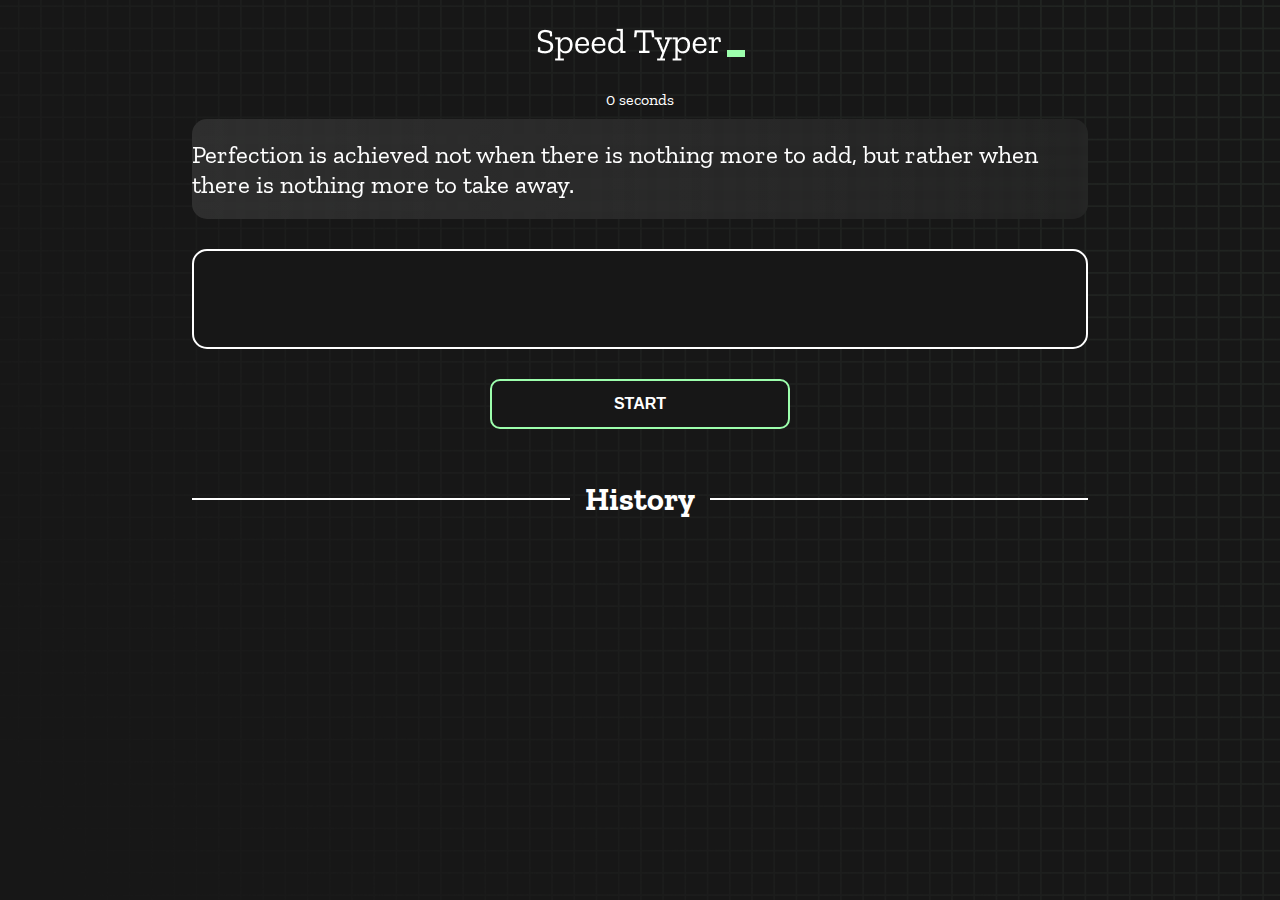
==== index.html @ 31d21521 "Initial commit" ====
<!DOCTYPE html>
<html lang="en">
  <head>
    <meta charset="UTF-8" />
    <meta http-equiv="X-UA-Compatible" content="IE=edge" />
    <meta name="viewport" content="width=device-width, initial-scale=1.0" />
    <title>Speed Monster</title>
    <link rel="stylesheet" href="styles.css" />
    <link rel="preconnect" href="https://fonts.googleapis.com" />
    <link rel="preconnect" href="https://fonts.gstatic.com" crossorigin />
    <link
      href="https://fonts.googleapis.com/css2?family=Zilla+Slab:wght@300;400;500&display=swap"
      rel="stylesheet"
    />
  </head>
  <body>
    <h1 class="title"><img src="./logo.png" /></h1>
    <div id="show-time">0 seconds</div>

    <div class="box-container">
      <div id="question"></div>

      <div id="display" class="inactive"></div>

      <div class="buttons">
        <button id="starts">START</button>
      </div>

      <div class="divider-container">
        <div class="line"></div>
        <h1 class="title2">History</h1>
        <div class="line"></div>
      </div>
      <div id="histories"></div>
    </div>

    <div id="countdown"></div>
    <div id="modal-background" class="hidden"></div>
    <div id="result" class="hidden"></div>

    <script src="./history.js"></script>
    <script src="./script.js"></script>
  </body>
</html>
---- styles.css ----
* {
  padding: 0;
  margin: 0;
  box-sizing: border-box;
}

body {
  background-image: url("./bg.png");
  background-size: cover;
  background-position: left top;
  font-family: "Zilla Slab", serif;
}

.box-container {
  width: 70%;
  margin: 0 auto;
}

#question {
  height: 100px;
  display: flex;
  align-items: center;
  justify-content: center;
  color: white;
  font-size: 25px;
  border-radius: 15px;
  background: rgb(255, 255, 255);
  background: linear-gradient(
    92.49deg,
    rgba(255, 255, 255, 0.1) 0.18%,
    rgba(255, 255, 255, 0.05) 99.85%
  );
  backdrop-filter: blur(5px);
  margin-bottom: 30px;
}

#display {
  height: 100px;
  display: flex;
  flex-wrap: wrap;
  align-items: center;
  padding-left: 5rem;
  color: white;
  font-size: 32px;
  background-color: #171717;
  border: 2px solid #9dffad;
  border-radius: 15px;
}

#countdown {
  position: fixed;
  height: 100vh;
  width: 100vw;
  background-color: rgba(0, 0, 0, 0.8);
  top: 0;
  left: 0;
  display: flex;
  align-items: center;
  justify-content: center;
  font-size: 3rem;
  color: white;
  display: none;
}
#result {
  position: fixed;
  top: 10%; 
  left: 10%;
  transform: translate(-50%, -50%);
  height: 250px;
  width: 400px;
  background-color: #171717;
  border-radius: 15px;
  border: 2px solid #9dffad;
  color: white;
  text-align: center;
  padding: 2rem;
}
#show-time{
  text-align: center;
  color: white;
  margin: 10px 0;
}

.green {
  color: #9dffad;
}
.red {
  color: #eb6565;
}
.bold {
  font-weight: 700;
}
.inactive {
  border: 2px solid white !important;
}
.hidden {
  display: none;
}
.title {
  text-align: center;
  color: white;
  margin: 20px 0;
}

.divider-container {
  height: 80px;
  display: flex;
  justify-content: center;
  align-items: center;
  gap: 15px;
  margin: 0 auto;
}

.line {
  height: 2px;
  background: white;
  width: 100%;
}

.title2 {
  color: white;
  display: block;
}

.buttons {
  display: flex;
  justify-content: center;
  margin: 30px 0;
}
button {
  padding: 10px 20px;
  border: none;
  font-size: 16px;
  font-weight: bold;
  width: 300px;
  height: 50px;
  color: white;
  background-color: #171717;
  border-radius: 10px;
  border: 2px solid #9dffad;
  cursor: pointer;
}

#histories {
  display: flex;
  flex-wrap: wrap;
  justify-content: space-around;
}

.card {
  width: 100%;
  height: 100%;
  padding: 50px;
  display: flex;
  justify-content: space-between;
  align-items: center;
  padding: 20px 30px;
  color: white;
  border-radius: 15px;
  background: rgb(255, 255, 255);
  background: linear-gradient(
    92.49deg,
    rgba(255, 255, 255, 0.1) 0.18%,
    rgba(255, 255, 255, 0.05) 99.85%
  );
  backdrop-filter: blur(5px);
  margin-bottom: 30px;
}

#modal-background {
  background: rgb(255, 255, 255);
  background: linear-gradient(
    92.49deg,
    rgba(255, 255, 255, 0.1) 0.18%,
    rgba(255, 255, 255, 0.05) 99.85%
  );
  backdrop-filter: blur(5px);
  height: 100vh;
  width: 100%;
  position: fixed;
  top: 0;
}

@media only screen and (max-width: 700px) {
  .box-container {
    padding: 0 20px;
    width: 100%;
  }
  .card {
    flex-direction: column;
  }
}
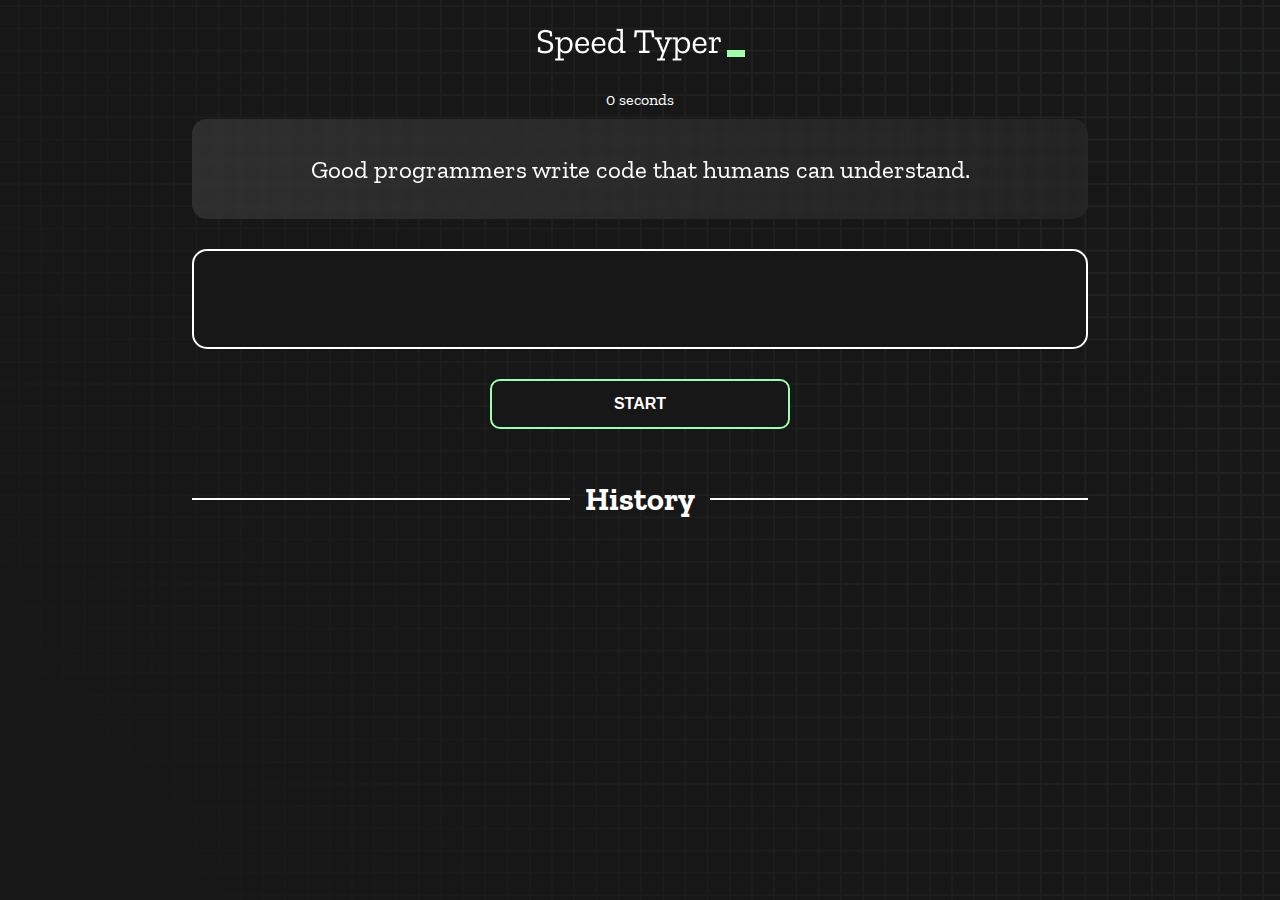
==== commit 005938de: "start button fix" ====
--- a/index.html
+++ b/index.html
@@ -23,7 +23,7 @@
       <div id="display" class="inactive"></div>
 
       <div class="buttons">
-        <button id="starts">START</button>
+        <button id="start">START</button>
       </div>
 
       <div class="divider-container">
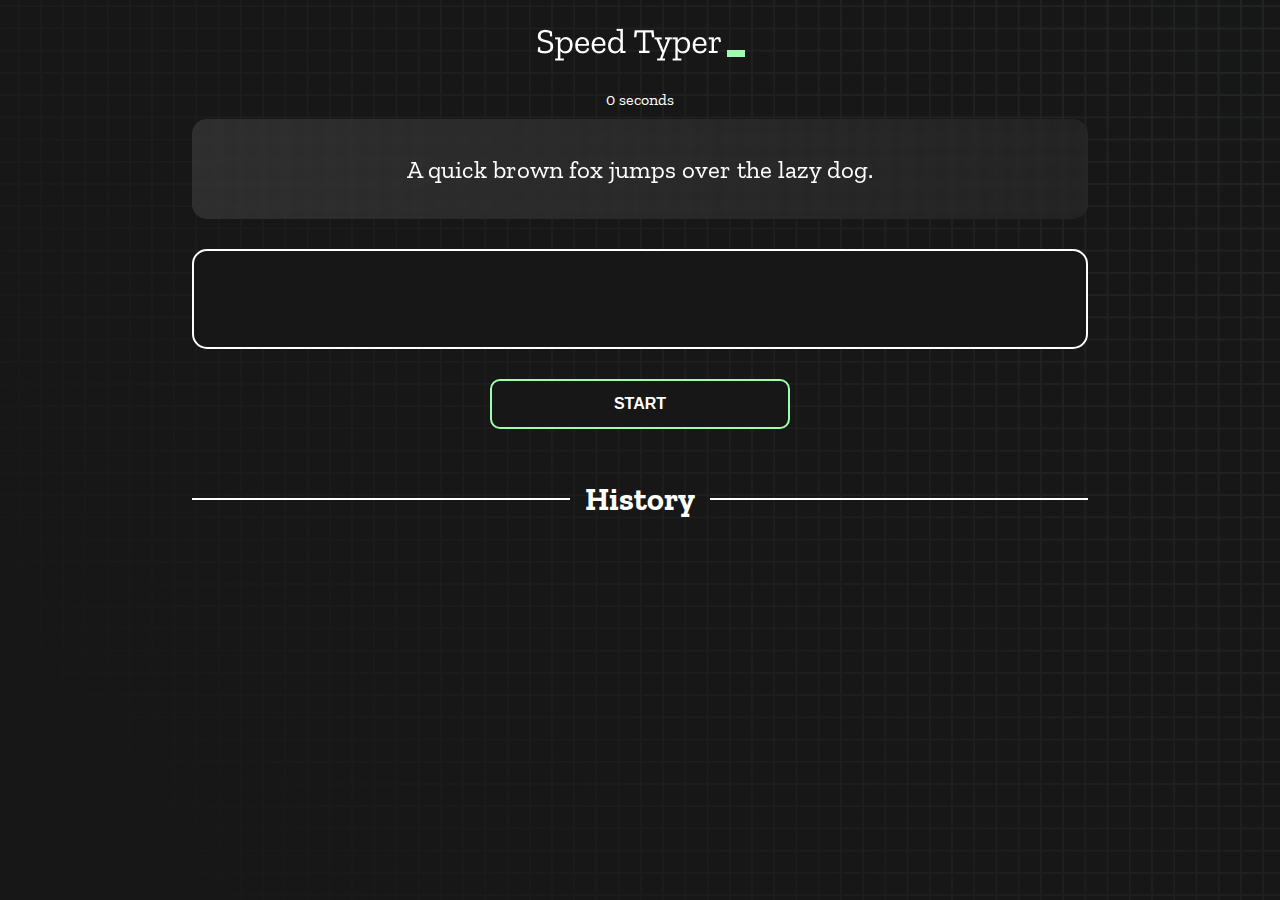
==== commit 467d3644: "result popup fix and favicon" ====
--- a/index.html
+++ b/index.html
@@ -5,6 +5,7 @@
     <meta http-equiv="X-UA-Compatible" content="IE=edge" />
     <meta name="viewport" content="width=device-width, initial-scale=1.0" />
     <title>Speed Monster</title>
+    <link rel="shortcut icon" href="logo.png" type="image/x-icon" />
     <link rel="stylesheet" href="styles.css" />
     <link rel="preconnect" href="https://fonts.googleapis.com" />
     <link rel="preconnect" href="https://fonts.gstatic.com" crossorigin />
--- a/styles.css
+++ b/styles.css
@@ -63,8 +63,8 @@
 }
 #result {
   position: fixed;
-  top: 10%; 
-  left: 10%;
+  top: 50%;
+  left: 50%;
   transform: translate(-50%, -50%);
   height: 250px;
   width: 400px;
@@ -75,7 +75,7 @@
   text-align: center;
   padding: 2rem;
 }
-#show-time{
+#show-time {
   text-align: center;
   color: white;
   margin: 10px 0;
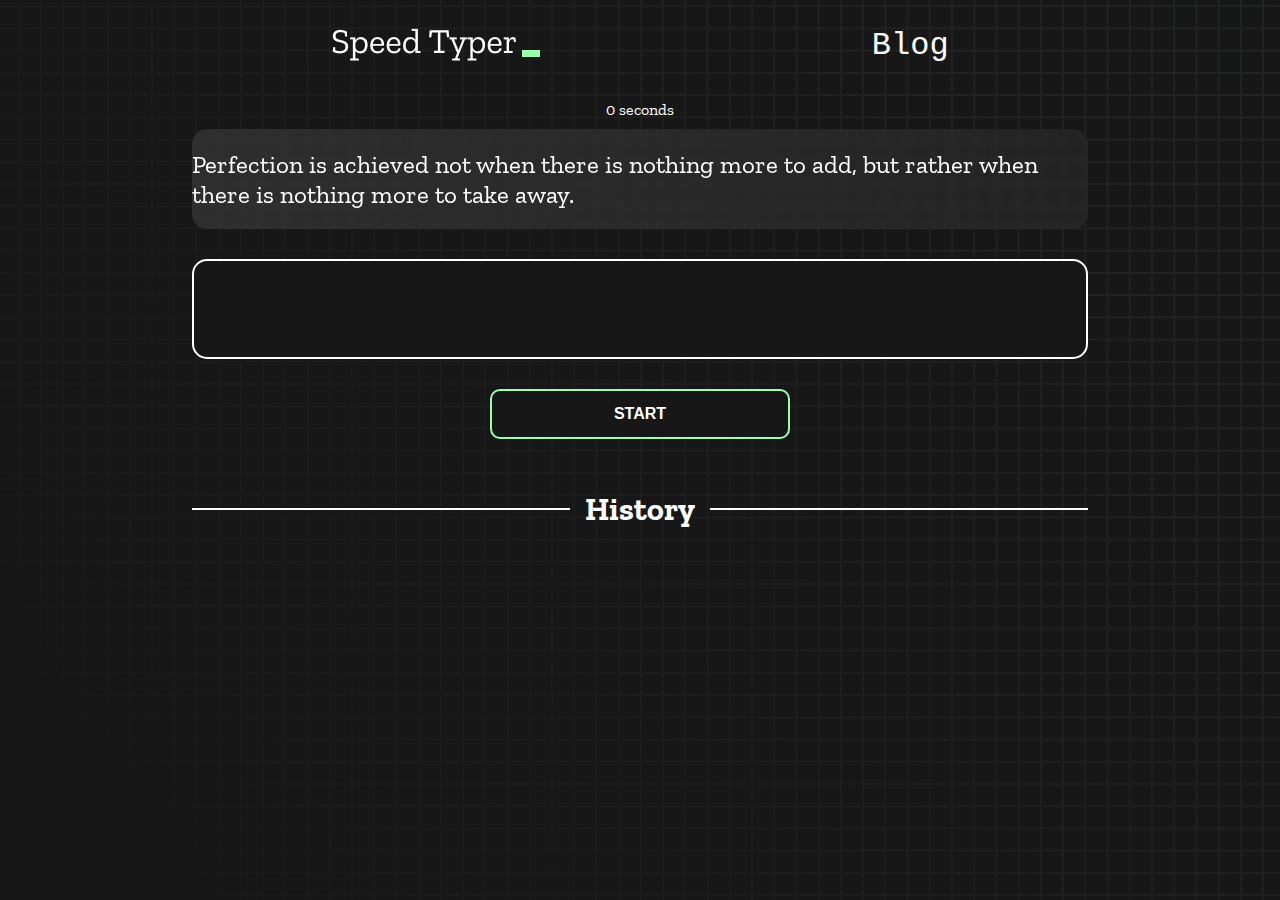
==== commit ec03534c: "blog add and update" ====
--- a/index.html
+++ b/index.html
@@ -15,7 +15,10 @@
     />
   </head>
   <body>
-    <h1 class="title"><img src="./logo.png" /></h1>
+    <div class="nav">
+      <h1 class="title"><img src="./logo.png" /></h1>
+      <a href="blog.html">Blog</a>
+    </div>
     <div id="show-time">0 seconds</div>
 
     <div class="box-container">
--- a/styles.css
+++ b/styles.css
@@ -9,6 +9,18 @@
   background-size: cover;
   background-position: left top;
   font-family: "Zilla Slab", serif;
+}
+.nav {
+  display: flex;
+  justify-content: space-evenly;
+  align-items: center;
+}
+.nav a {
+  text-decoration: none;
+  font-size: 2rem;
+  font-family: "Courier New", Courier, monospace;
+  color: #fff;
+  cursor: pointer;
 }
 
 .box-container {
@@ -35,11 +47,11 @@
 }
 
 #display {
-  height: 100px;
+  min-height: 100px;
   display: flex;
   flex-wrap: wrap;
   align-items: center;
-  padding-left: 5rem;
+  padding: 3rem;
   color: white;
   font-size: 32px;
   background-color: #171717;
@@ -142,9 +154,12 @@
 }
 
 #histories {
-  display: flex;
+  /* display: flex;
   flex-wrap: wrap;
-  justify-content: space-around;
+  justify-content: space-around; */
+  display: grid;
+  grid-template-columns: repeat(3, 1fr);
+  gap: 10px;
 }
 
 .card {
@@ -152,8 +167,10 @@
   height: 100%;
   padding: 50px;
   display: flex;
+  flex-direction: column;
   justify-content: space-between;
   align-items: center;
+  text-align: center;
   padding: 20px 30px;
   color: white;
   border-radius: 15px;
@@ -186,7 +203,9 @@
     padding: 0 20px;
     width: 100%;
   }
-  .card {
-    flex-direction: column;
+  #histories {
+    display: flex;
+    flex-wrap: wrap;
+    justify-content: space-around;
   }
 }
